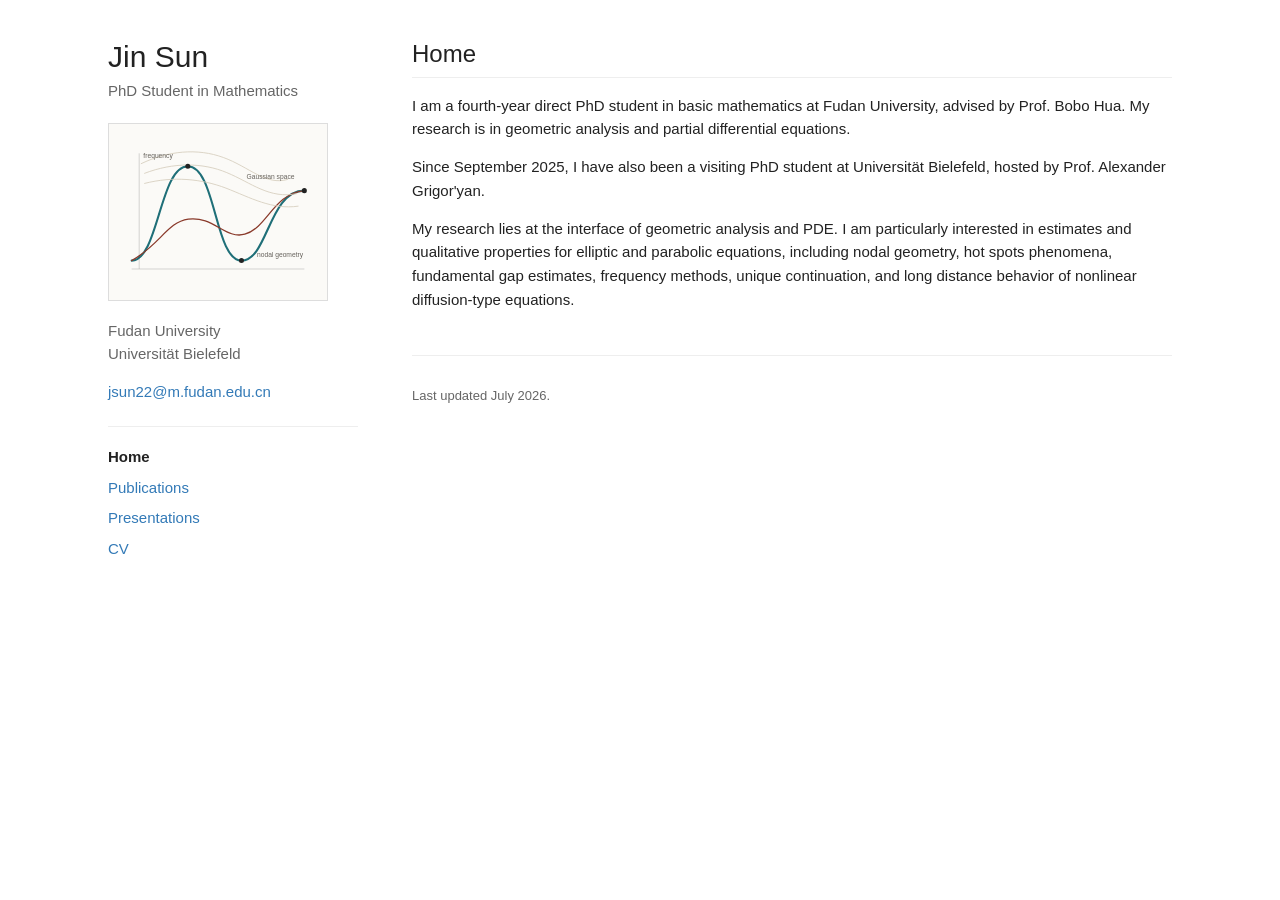
==== index.html @ f0daae7a "Add files via upload" ====
<!doctype html>
<html lang="en">
  <head>
    <meta charset="utf-8">
    <meta name="viewport" content="width=device-width, initial-scale=1">
    <meta
      name="description"
      content="Jin Sun, PhD student in mathematics at Fudan University. Research in geometric analysis and partial differential equations."
    >
    <title>Jin Sun | Mathematics</title>
    <link rel="stylesheet" href="styles.css">
  </head>
  <body>
    <div class="page">
      <aside class="sidebar" aria-label="Profile and navigation">
        <h1>Jin Sun</h1>
        <p class="role">PhD Student in Mathematics</p>

        <img
          class="profile-image"
          src="assets/research-geometry.svg"
          alt="Minimal mathematical diagram for geometric analysis and PDE"
        >

        <p class="affiliation">
          Fudan University<br>
          Universität Bielefeld
        </p>

        <p class="contact">
          <a href="mailto:jsun22@m.fudan.edu.cn">jsun22@m.fudan.edu.cn</a>
        </p>

        <nav class="menu" aria-label="Page sections">
          <a class="active" href="index.html">Home</a>
          <a href="publications.html">Publications</a>
          <a href="presentations.html">Presentations</a>
          <a href="cv.html">CV</a>
        </nav>
      </aside>

      <main class="content">
        <section aria-labelledby="about-title">
          <h2 id="about-title">Home</h2>
          <p>
            I am a fourth-year direct PhD student in basic mathematics at
            Fudan University, advised by Prof. Bobo Hua. My research is in
            geometric analysis and partial differential equations.
          </p>
          <p>
            Since September 2025, I have also been a visiting PhD student at
            Universität Bielefeld, hosted by Prof. Alexander Grigor'yan.
          </p>
          <p>
            My research lies at the interface of geometric analysis and PDE. I
            am particularly interested in estimates and qualitative properties
            for elliptic and parabolic equations, including nodal geometry, hot
            spots phenomena, fundamental gap estimates, frequency methods,
            unique continuation, and long distance behavior of nonlinear
            diffusion-type equations.
          </p>
        </section>

        <footer>
          <p>Last updated July 2026.</p>
        </footer>
      </main>
    </div>
  </body>
</html>
---- styles.css ----
:root {
  color-scheme: light;
  --text: #222222;
  --muted: #666666;
  --link: #337ab7;
  --border: #eeeeee;
  --sidebar-width: 250px;
  --content-width: 760px;
}

* {
  box-sizing: border-box;
}

html {
  scroll-behavior: smooth;
}

body {
  margin: 0;
  background: #ffffff;
  color: var(--text);
  font-family: "Helvetica Neue", Helvetica, Arial, sans-serif;
  font-size: 15px;
  line-height: 1.58;
}

a {
  color: var(--link);
  text-decoration: none;
}

a:hover,
a:focus {
  color: #23527c;
  text-decoration: underline;
}

.page {
  display: grid;
  grid-template-columns: var(--sidebar-width) minmax(0, var(--content-width));
  gap: 54px;
  width: min(100% - 48px, calc(var(--sidebar-width) + var(--content-width) + 54px));
  margin: 0 auto;
  padding: 40px 0 52px;
}

.sidebar {
  position: sticky;
  top: 28px;
  align-self: start;
}

.sidebar h1 {
  margin: 0 0 6px;
  font-size: 30px;
  line-height: 1.1;
  font-weight: 500;
}

.role,
.affiliation,
.contact {
  margin: 0 0 14px;
  color: var(--muted);
}

.profile-image {
  display: block;
  width: 100%;
  max-width: 220px;
  height: auto;
  margin: 20px 0 18px;
  border: 1px solid #dddddd;
}

.menu {
  display: grid;
  gap: 7px;
  margin-top: 22px;
  padding-top: 18px;
  border-top: 1px solid var(--border);
}

.menu a {
  width: fit-content;
}

.menu a.active {
  color: #222222;
  font-weight: 700;
}

.content {
  min-width: 0;
}

section {
  padding: 0 0 30px;
  margin: 0 0 30px;
  border-bottom: 1px solid var(--border);
  scroll-margin-top: 24px;
}

h2 {
  margin: 0 0 16px;
  padding-bottom: 8px;
  border-bottom: 1px solid var(--border);
  font-size: 24px;
  line-height: 1.2;
  font-weight: 500;
}

h3 {
  margin: 22px 0 12px;
  font-size: 18px;
  line-height: 1.3;
  font-weight: 500;
}

h2 + h3 {
  margin-top: 0;
}

p {
  margin: 0 0 14px;
}

.section-note {
  color: var(--muted);
  font-weight: 700;
}

.paper-list {
  margin: 0;
  padding-left: 22px;
}

.paper-list li {
  margin-bottom: 12px;
}

.authors {
  font-weight: 700;
}

.title {
  font-style: italic;
}

.entry-list {
  margin: 0 0 20px;
  padding: 0;
  list-style: none;
}

.entry-list li {
  margin-bottom: 16px;
}

.date {
  display: block;
  color: var(--muted);
}

footer {
  color: var(--muted);
  font-size: 13px;
}

footer p {
  margin: 0;
}

@media (max-width: 820px) {
  .page {
    grid-template-columns: 1fr;
    gap: 28px;
    width: min(100% - 32px, var(--content-width));
    padding-top: 26px;
  }

  .sidebar {
    position: static;
    border-bottom: 1px solid var(--border);
    padding-bottom: 24px;
  }

  .profile-image {
    max-width: 180px;
  }

  .menu {
    display: flex;
    flex-wrap: wrap;
    gap: 8px 16px;
  }
}

@media (max-width: 460px) {
  body {
    font-size: 14px;
  }

  .page {
    width: min(100% - 24px, var(--content-width));
  }

  .sidebar h1 {
    font-size: 28px;
  }

  h2 {
    font-size: 22px;
  }
}
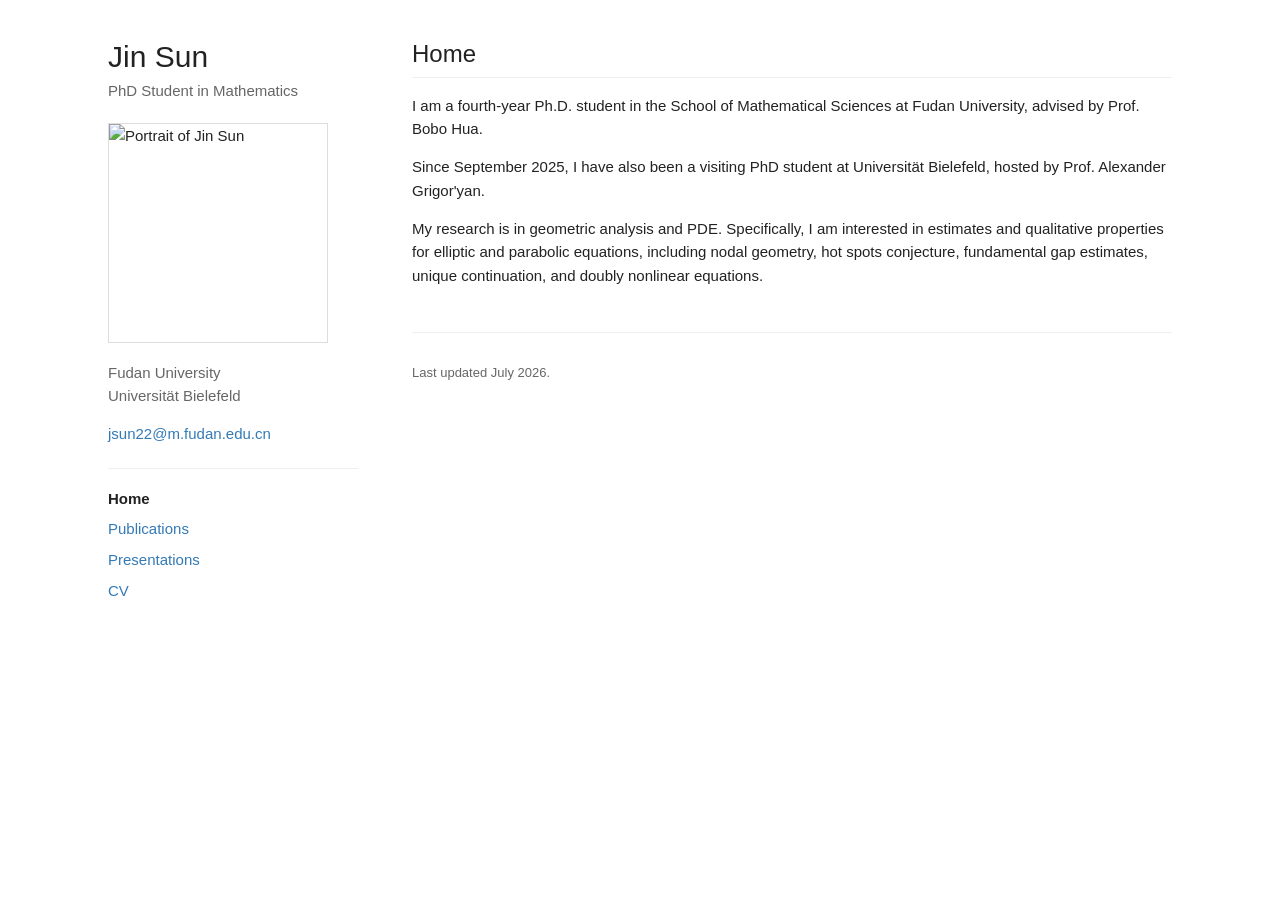
==== commit 9f684cef: "Add files via upload" ====
--- a/index.html
+++ b/index.html
@@ -18,8 +18,8 @@
 
         <img
           class="profile-image"
-          src="assets/research-geometry.svg"
-          alt="Minimal mathematical diagram for geometric analysis and PDE"
+          src="assets/jin-sun-profile.jpg"
+          alt="Portrait of Jin Sun"
         >
 
         <p class="affiliation">
@@ -43,21 +43,19 @@
         <section aria-labelledby="about-title">
           <h2 id="about-title">Home</h2>
           <p>
-            I am a fourth-year direct PhD student in basic mathematics at
-            Fudan University, advised by Prof. Bobo Hua. My research is in
-            geometric analysis and partial differential equations.
+            I am a fourth-year Ph.D. student in the School of Mathematical
+            Sciences at Fudan University, advised by Prof. Bobo Hua.
           </p>
           <p>
             Since September 2025, I have also been a visiting PhD student at
             Universität Bielefeld, hosted by Prof. Alexander Grigor'yan.
           </p>
           <p>
-            My research lies at the interface of geometric analysis and PDE. I
-            am particularly interested in estimates and qualitative properties
-            for elliptic and parabolic equations, including nodal geometry, hot
-            spots phenomena, fundamental gap estimates, frequency methods,
-            unique continuation, and long distance behavior of nonlinear
-            diffusion-type equations.
+            My research is in geometric analysis and PDE. Specifically, I am
+            interested in estimates and qualitative properties for elliptic and
+            parabolic equations, including nodal geometry, hot spots
+            conjecture, fundamental gap estimates, unique continuation, and
+            doubly nonlinear equations.
           </p>
         </section>
 
--- a/styles.css
+++ b/styles.css
@@ -69,7 +69,9 @@
   display: block;
   width: 100%;
   max-width: 220px;
-  height: auto;
+  aspect-ratio: 1 / 1;
+  object-fit: cover;
+  object-position: 68% 52%;
   margin: 20px 0 18px;
   border: 1px solid #dddddd;
 }
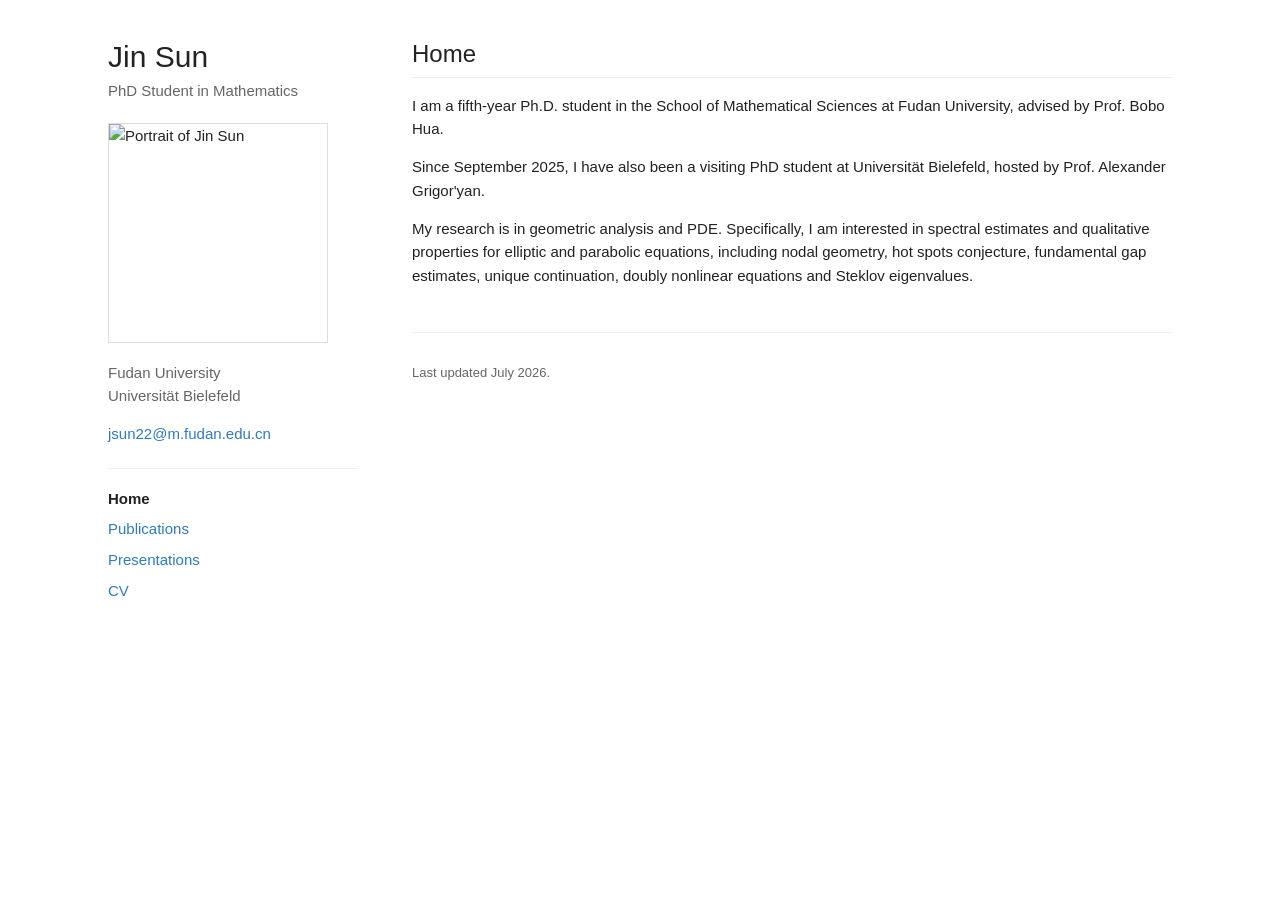
==== commit be68a5e0: "Revise Ph.D. student status and research focus Updated the description of academic status and resear" ====
--- a/index.html
+++ b/index.html
@@ -43,7 +43,7 @@
         <section aria-labelledby="about-title">
           <h2 id="about-title">Home</h2>
           <p>
-            I am a fourth-year Ph.D. student in the School of Mathematical
+            I am a fifth-year Ph.D. student in the School of Mathematical
             Sciences at Fudan University, advised by Prof. Bobo Hua.
           </p>
           <p>
@@ -52,10 +52,10 @@
           </p>
           <p>
             My research is in geometric analysis and PDE. Specifically, I am
-            interested in estimates and qualitative properties for elliptic and
+            interested in spectral estimates and qualitative properties for elliptic and
             parabolic equations, including nodal geometry, hot spots
-            conjecture, fundamental gap estimates, unique continuation, and
-            doubly nonlinear equations.
+            conjecture, fundamental gap estimates, unique continuation,
+            doubly nonlinear equations and Steklov eigenvalues.
           </p>
         </section>
 
--- a/styles.css
+++ b/styles.css
@@ -124,10 +124,42 @@
   margin-top: 0;
 }
 
+.cv-subsection-title {
+  font-weight: 700;
+}
+
+.cv-divider {
+  margin-top: 28px;
+}
+
+.cv-divider::before {
+  content: "";
+  display: block;
+  width: 100%;
+  height: 1px;
+  margin-bottom: 20px;
+  background: #eeeeee;
+}
+
 p {
   margin: 0 0 14px;
 }
 
+.research-interest-title {
+  margin: 18px 0 8px;
+  font-weight: 700;
+}
+
+.research-interest-list {
+  margin: 0 0 14px;
+  padding-left: 22px;
+  list-style-type: circle;
+}
+
+.research-interest-list li {
+  margin-bottom: 6px;
+}
+
 .section-note {
   color: var(--muted);
   font-weight: 700;
@@ -142,8 +174,22 @@
   margin-bottom: 12px;
 }
 
+.presentation-list {
+  margin: 0;
+  padding-left: 24px;
+}
+
+.presentation-list li {
+  margin-bottom: 14px;
+}
+
 .authors {
-  font-weight: 700;
+  font-weight: inherit;
+}
+
+.ai-assisted {
+  font-style: normal;
+  font-weight: 400;
 }
 
 .title {
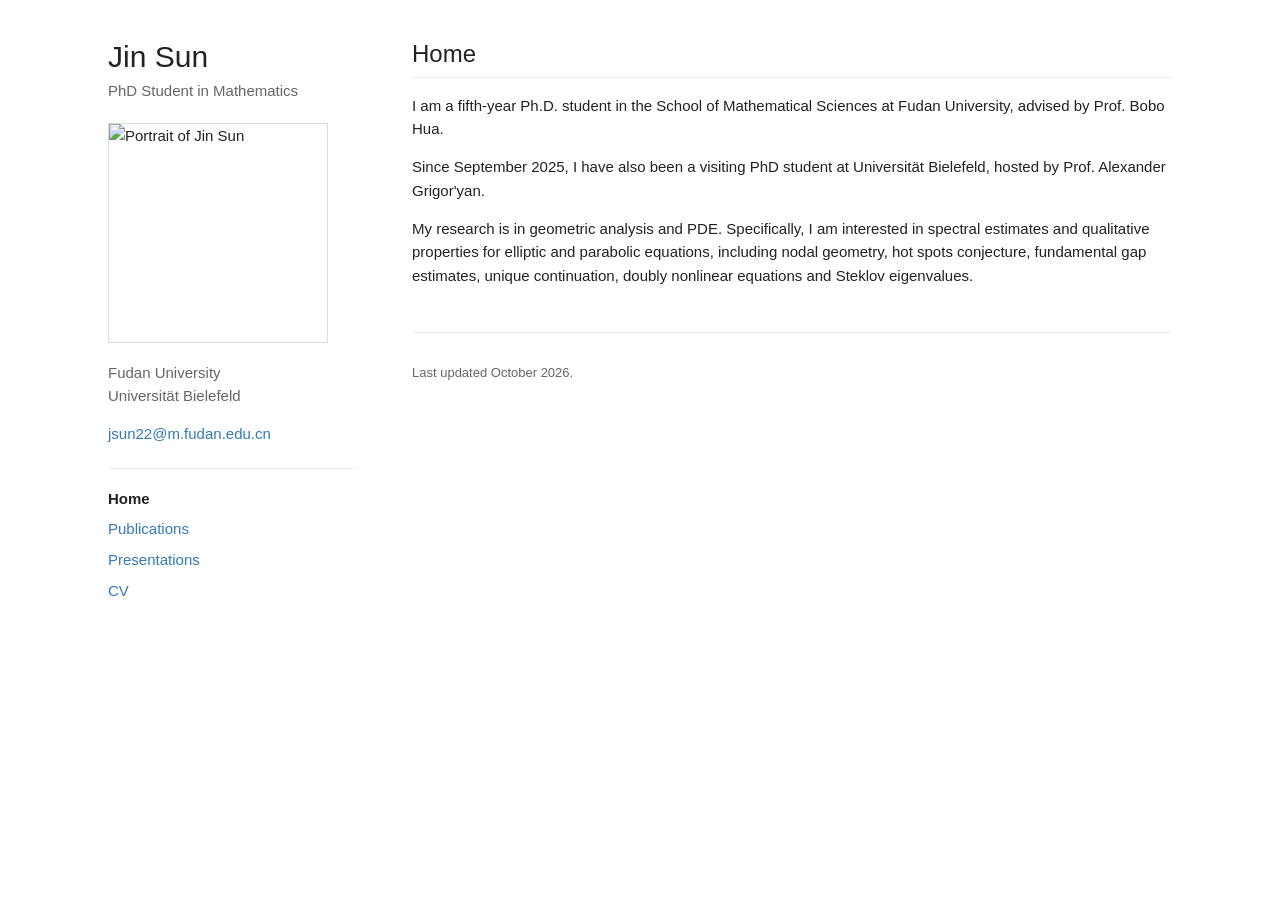
==== commit cf48160e: "Fix homepage update date and paper editing instructions" ====
--- a/index.html
+++ b/index.html
@@ -60,7 +60,7 @@
         </section>
 
         <footer>
-          <p>Last updated July 2026.</p>
+          <p>Last updated October 2026.</p>
         </footer>
       </main>
     </div>
